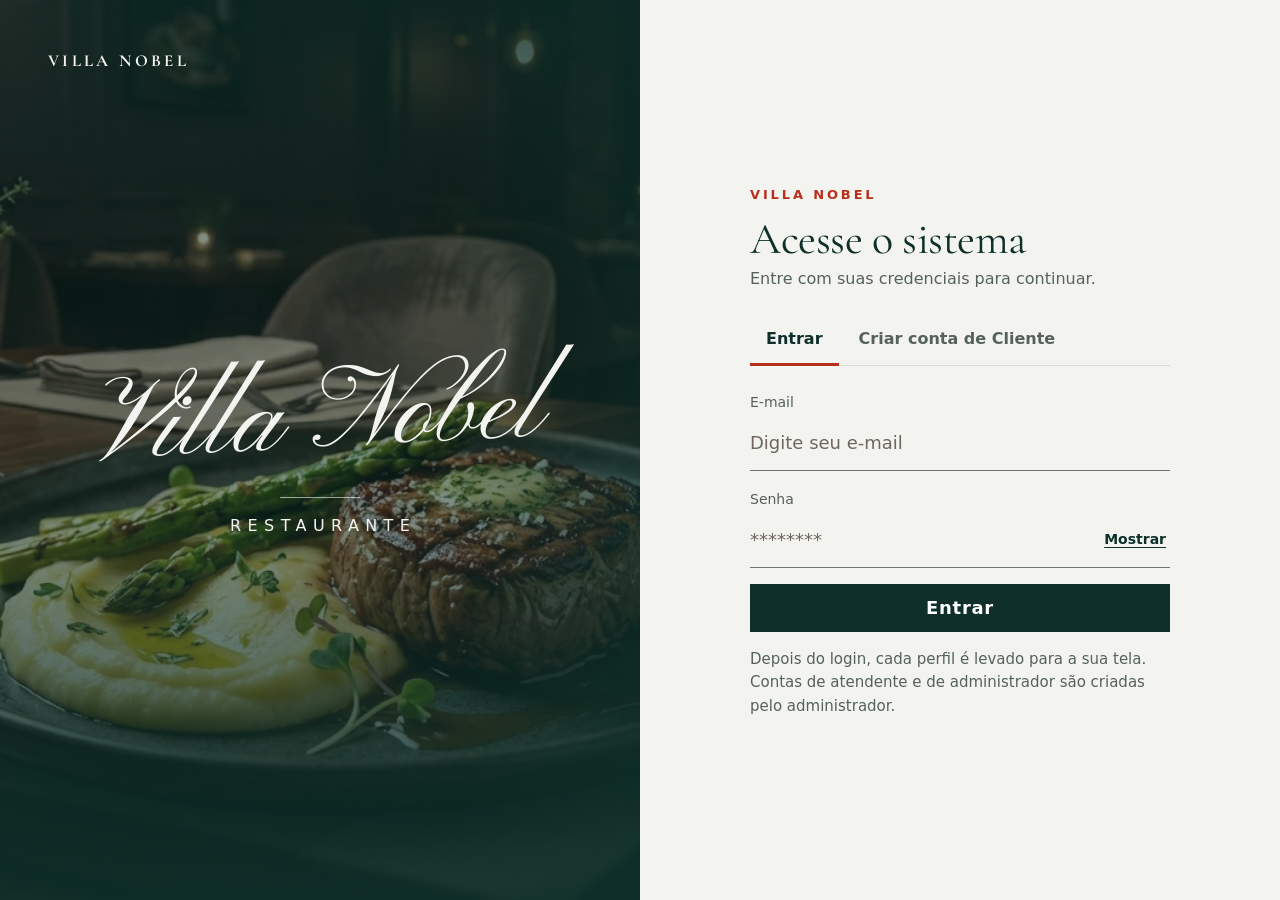
==== index.html @ 5d9fe871 "Add files via upload" ====
<!doctype html>
<html lang="pt-BR">
  <head>
    <meta charset="UTF-8" />
    <meta name="viewport" content="width=device-width, initial-scale=1.0" />
    <meta name="theme-color" content="#0E2F2A" />
    <meta
      name="description"
      content="Villa Nobel: sistema de atendimento e cardápio digital."
    />
    <meta
      property="og:title"
      content="Villa Nobel: atendimento e cardápio digital"
    />
    <meta
      property="og:description"
      content="Chamado de garçom, pedidos e cardápio em um só lugar."
    />
    <meta property="og:type" content="website" />
    <link
      rel="icon"
      href="data:image/svg+xml,%3Csvg xmlns='http://www.w3.org/2000/svg' viewBox='0 0 64 64'%3E%3Crect width='64' height='64' rx='12' fill='%230E2F2A'/%3E%3Ctext x='32' y='45' text-anchor='middle' font-family='Georgia,serif' font-style='italic' font-size='40' fill='%23F3F4F0'%3EV%3C/text%3E%3C/svg%3E"
    />
    <title>Villa Nobel | Entrar</title>

    <link
      href="https://cdn.jsdelivr.net/npm/bootstrap@5.3.3/dist/css/bootstrap.min.css"
      rel="stylesheet"
    />

    <link rel="preconnect" href="https://fonts.googleapis.com" />
    <link rel="preconnect" href="https://fonts.gstatic.com" crossorigin />
    <link
      href="https://fonts.googleapis.com/css2?family=Pinyon+Script&family=Cormorant+Garamond:wght@500;600;700&display=swap"
      rel="stylesheet"
    />

    <link href="css/style.css" rel="stylesheet" />
  </head>

  <body class="cmd-body">
    <div class="container-fluid p-0">
      <div class="row g-0 min-vh-100">
        <aside
          class="col-12 col-lg-6 d-flex cmd-painel-marca flex-column justify-content-between p-4 p-lg-5"
        >
          <img src="fotos/foto2.webp" alt="" class="cmd-imagem-fundo" />
          <span class="cmd-logo">Villa Nobel</span>

          <div class="cmd-letreiro">
            <span class="cmd-letreiro-nome">Villa Nobel</span>
            <span class="cmd-letreiro-linha"></span>
            <span class="cmd-letreiro-tipo">Restaurante</span>
          </div>
        </aside>

        <main
          class="col-12 col-lg-6 d-flex flex-column align-items-center justify-content-center p-4"
        >
          <div class="cmd-caixa-login w-100">
            <div class="mb-4">
              <span class="cmd-badge-sistema">VILLA NOBEL</span>
              <h2 class="cmd-titulo-login mt-2 mb-1">Acesse o sistema</h2>
              <p class="cmd-subtitulo-login mb-0">
                Entre com suas credenciais para continuar.
              </p>
            </div>

            <ul class="nav nav-tabs mb-4" role="tablist">
              <li class="nav-item" role="presentation">
                <button
                  class="nav-link active"
                  id="tab-entrar"
                  data-bs-toggle="tab"
                  data-bs-target="#painel-entrar"
                  type="button"
                  role="tab"
                  aria-controls="painel-entrar"
                  aria-selected="true"
                >
                  Entrar
                </button>
              </li>

              <li class="nav-item" role="presentation">
                <button
                  class="nav-link"
                  id="tab-cadastro"
                  data-bs-toggle="tab"
                  data-bs-target="#painel-cadastro"
                  type="button"
                  role="tab"
                  aria-controls="painel-cadastro"
                  aria-selected="false"
                >
                  Criar conta de Cliente
                </button>
              </li>
            </ul>

            <div class="tab-content">
              <section
                class="tab-pane fade show active"
                id="painel-entrar"
                role="tabpanel"
                aria-labelledby="tab-entrar"
              >
                <form id="form-login" novalidate>
                  <div class="mb-3">
                    <label for="login-email" class="form-label"> E-mail </label>

                    <input
                      type="email"
                      class="form-control form-control-lg"
                      id="login-email"
                      name="email"
                      autocomplete="email"
                      placeholder="Digite seu e-mail"
                      required
                    />
                  </div>

                  <div class="mb-3">
                    <label for="login-senha" class="form-label"> Senha </label>

                    <input
                      type="password"
                      class="form-control form-control-lg"
                      id="login-senha"
                      name="senha"
                      autocomplete="current-password"
                      placeholder="********"
                      required
                    />
                  </div>

                  <div
                    id="login-erro"
                    class="alert alert-danger d-none"
                    role="alert"
                  ></div>

                  <button
                    type="submit"
                    class="btn btn-lg w-100 cmd-btn-principal"
                    id="btn-entrar"
                  >
                    Entrar
                  </button>

                  <p class="cmd-texto-apoio mt-3 mb-0">
                    Depois do login, cada perfil é levado para a sua tela.
                    Contas de atendente e de administrador são criadas pelo
                    administrador.
                  </p>
                </form>
              </section>

              <section
                class="tab-pane fade"
                id="painel-cadastro"
                role="tabpanel"
                aria-labelledby="tab-cadastro"
              >
                <form id="form-cadastro" novalidate>
                  <div class="mb-3">
                    <label for="cad-nome" class="form-label"> Nome </label>

                    <input
                      type="text"
                      class="form-control form-control-lg"
                      id="cad-nome"
                      autocomplete="name"
                      placeholder="Seu nome"
                      required
                    />
                  </div>

                  <div class="mb-3">
                    <label for="cad-email" class="form-label"> E-mail </label>

                    <input
                      type="email"
                      class="form-control form-control-lg"
                      id="cad-email"
                      autocomplete="email"
                      placeholder="Digite seu e-mail"
                      required
                    />
                  </div>

                  <div class="mb-3">
                    <label for="cad-senha" class="form-label"> Senha </label>

                    <input
                      type="password"
                      class="form-control form-control-lg"
                      id="cad-senha"
                      autocomplete="new-password"
                      placeholder="Mínimo 6 caracteres"
                      minlength="6"
                      required
                    />
                  </div>

                  <div
                    id="cad-erro"
                    class="alert alert-danger d-none"
                    role="alert"
                  ></div>

                  <div
                    id="cad-sucesso"
                    class="alert alert-success d-none"
                    role="status"
                  ></div>

                  <button
                    type="submit"
                    class="btn btn-lg w-100 cmd-btn-principal"
                    id="btn-cadastrar"
                  >
                    Criar conta
                  </button>
                </form>
              </section>
            </div>
          </div>
        </main>
      </div>
    </div>

    <script src="https://cdn.jsdelivr.net/npm/bootstrap@5.3.3/dist/js/bootstrap.bundle.min.js"></script>
    <script src="js/storage.js"></script>
    <script src="js/auth.js"></script>
    <script src="js/login.js"></script>
    <script src="js/villa-ux.js"></script>
  </body>
</html>
---- css/style.css ----
:root {
  --fundo: #f3f4f0;
  --fundo-2: #e3eae4;
  --superficie: #ffffff;
  --borda: #d9ddd6;
  --borda-forte: #6b7670;
  --tinta: #0e2f2a;
  --tinta-2: #1c4a42;
  --apoio: #55615c;
  --acento: #b8301c;
  --acento-hover: #962512;
  --verde: #1f6b4f;
  --ambar: #2d4a7a;
  --erro: #a12618;
  --raio: 4px;
  --raio-card: 4px;
  --serif:
    "Cormorant Garamond", "Palatino Linotype", Palatino, "Book Antiqua",
    "URW Palladio L", serif;
  --sans:
    system-ui, -apple-system, "Segoe UI", Roboto, "Helvetica Neue", Arial,
    sans-serif;
  --marca-escura: url("data:image/svg+xml,%3csvg xmlns='http://www.w3.org/2000/svg' viewBox='0 0 34 40'%3e%3cpath d='M3 2h28v32l-2.3 3.4-2.3-3.4-2.3 3.4-2.3-3.4-2.3 3.4-2.3-3.4-2.3 3.4-2.3-3.4-2.3 3.4L3 34z' fill='%230E2F2A'/%3e%3cpath d='M9 12h16M9 19h16M9 26h9' stroke='%23F3F4F0' stroke-width='2'/%3e%3cpath d='M22 30 31 8' stroke='%23B8301C' stroke-width='3'/%3e%3c/svg%3e");
  --marca-clara: url("data:image/svg+xml,%3csvg xmlns='http://www.w3.org/2000/svg' viewBox='0 0 34 40'%3e%3cpath d='M3 2h28v32l-2.3 3.4-2.3-3.4-2.3 3.4-2.3-3.4-2.3 3.4-2.3-3.4-2.3 3.4-2.3-3.4-2.3 3.4L3 34z' fill='%23F3F4F0'/%3e%3cpath d='M9 12h16M9 19h16M9 26h9' stroke='%230E2F2A' stroke-width='2'/%3e%3cpath d='M22 30 31 8' stroke='%23E8573F' stroke-width='3'/%3e%3c/svg%3e");
}

.cmd-body {
  --bs-body-color: var(--tinta);
  --bs-body-bg: var(--fundo);
  --bs-border-color: var(--borda);
  min-height: 100vh;
  background: var(--fundo);
  color: var(--tinta);
  font-family: var(--sans);
  font-size: 1rem;
  line-height: 1.55;
}

.cmd-body h1,
.cmd-body h2,
.cmd-body h3,
.cmd-body h4,
.cmd-body h5,
.cmd-body h6 {
  font-family: var(--serif);
  color: var(--tinta);
  line-height: 1.2;
}

.cmd-body .cmd-conteudo {
  min-width: 0;
  background: var(--fundo);
}

.cmd-body .cmd-conteudo.container {
  max-width: 1100px;
}

.cmd-body .cmd-titulo-pagina {
  font-family: var(--serif);
  font-size: 2.25rem;
  font-weight: 700;
  letter-spacing: -0.01em;
  color: var(--tinta);
}

.cmd-body .cmd-texto-apoio {
  color: var(--apoio);
  font-size: 0.9375rem;
  line-height: 1.55;
}

.cmd-body .cmd-preco,
.cmd-body .cmd-numero-mesa {
  font-family: var(--serif);
  font-weight: 700;
  color: var(--tinta);
  font-variant-numeric: tabular-nums;
  white-space: nowrap;
}

.cmd-body .cmd-numero-mesa {
  display: block;
  font-size: 2.5rem;
  line-height: 1;
}

.cmd-body .cmd-numero-grande {
  font-family: var(--serif);
  font-size: 3rem;
  font-weight: 700;
  line-height: 1.1;
  color: var(--acento);
  font-variant-numeric: tabular-nums;
}

.cmd-body #pedido-total {
  font-family: var(--serif);
  font-size: 1.75rem;
  font-weight: 700;
  color: var(--tinta);
}

.cmd-body .cmd-logo {
  display: inline-flex;
  align-items: center;
  gap: 0.6rem;
  font-family: var(--serif);
  font-size: 1.05rem;
  font-weight: 700;
  letter-spacing: 0.2em;
  text-transform: uppercase;
  color: var(--tinta);
}

.cmd-body .cmd-logo::before {
  content: "";
  flex: none;
  width: 1.5rem;
  height: 1.75rem;
  background: var(--marca-escura) center / contain no-repeat;
}

.cmd-body .cmd-sidebar .cmd-logo,
.cmd-body .cmd-painel-marca .cmd-logo {
  color: var(--fundo);
}

.cmd-body .cmd-painel-marca .cmd-logo {
  position: absolute;
  top: 3rem;
  left: 3rem;
}

.cmd-body .cmd-sidebar .cmd-logo::before {
  content: none;
}

.cmd-body .cmd-sidebar .cmd-logo {
  font-family: "Pinyon Script", "Snell Roundhand", "Brush Script MT", cursive;
  font-size: 2.1rem;
  font-weight: 400;
  letter-spacing: 0;
  line-height: 1.1;
  text-transform: none;
}

.cmd-body .cmd-marca {
  display: flex;
  flex-direction: column;
  gap: 0.15rem;
  padding-top: 0.5rem;
  padding-bottom: 0.5rem;
}

.cmd-body .cmd-marca-tipo {
  padding-left: 0.15rem;
  font-size: 0.6875rem;
  letter-spacing: 0.35em;
  text-transform: uppercase;
  color: rgba(243, 244, 240, 0.7);
}

.cmd-body .cmd-texto-claro {
  color: rgba(243, 244, 240, 0.75);
}

.cmd-body .cmd-painel-marca .cmd-logo::before {
  content: none;
}

.cmd-body :focus-visible {
  outline: 3px solid var(--acento) !important;
  outline-offset: 2px;
}

.cmd-body .btn-check:focus-visible + .btn {
  outline: 3px solid var(--acento) !important;
  outline-offset: 2px;
}

.cmd-body .btn:focus-visible,
.cmd-body .btn-check:focus-visible + .btn,
.cmd-body .nav-link:focus-visible,
.cmd-body .form-control:focus,
.cmd-body .form-select:focus,
.cmd-body .form-check-input:focus {
  box-shadow: none !important;
}

.cmd-body .btn {
  --bs-btn-border-radius: var(--raio);
  --bs-btn-font-size: 1rem;
  --bs-btn-padding-x: 1rem;
  --bs-btn-padding-y: 0.5rem;
  display: inline-flex;
  align-items: center;
  justify-content: center;
  gap: 0.5rem;
  min-height: 44px;
  font-weight: 600;
  line-height: 1.3;
}

.cmd-body .btn-sm {
  --bs-btn-padding-x: 0.9rem;
  --bs-btn-padding-y: 0.4rem;
  --bs-btn-font-size: 1rem;
}

.cmd-body .btn-lg {
  min-height: 52px;
  --bs-btn-font-size: 1.125rem;
}

.cmd-body .btn.cmd-btn-principal {
  --bs-btn-color: #fff;
  --bs-btn-bg: var(--acento);
  --bs-btn-border-color: var(--acento);
  --bs-btn-hover-color: #fff;
  --bs-btn-hover-bg: var(--acento-hover);
  --bs-btn-hover-border-color: var(--acento-hover);
  --bs-btn-active-color: #fff;
  --bs-btn-active-bg: var(--acento-hover);
  --bs-btn-active-border-color: var(--acento-hover);
  --bs-btn-disabled-color: #fff;
  --bs-btn-disabled-bg: var(--acento);
  --bs-btn-disabled-border-color: var(--acento);
  min-height: 48px;
}

.cmd-body .btn.cmd-btn-cancelar {
  --bs-btn-color: #fff;
  --bs-btn-bg: var(--acento);
  --bs-btn-border-color: var(--acento);
  --bs-btn-hover-color: #fff;
  --bs-btn-hover-bg: var(--acento-hover);
  --bs-btn-hover-border-color: var(--acento-hover);
  --bs-btn-active-color: #fff;
  --bs-btn-active-bg: var(--acento-hover);
  --bs-btn-active-border-color: var(--acento-hover);
  min-height: 48px;
  padding-left: 2rem;
  padding-right: 2rem;
  font-weight: 700;
  box-shadow: 0 4px 14px rgba(184, 48, 28, 0.35);
}

.cmd-body .btn-outline-dark {
  --bs-btn-color: var(--tinta);
  --bs-btn-bg: var(--superficie);
  --bs-btn-border-color: var(--tinta);
  --bs-btn-hover-color: #fff;
  --bs-btn-hover-bg: var(--tinta);
  --bs-btn-hover-border-color: var(--tinta);
  --bs-btn-active-color: #fff;
  --bs-btn-active-bg: var(--tinta);
  --bs-btn-active-border-color: var(--tinta);
}

.cmd-body .btn-outline-secondary {
  --bs-btn-color: var(--apoio);
  --bs-btn-bg: var(--superficie);
  --bs-btn-border-color: var(--borda-forte);
  --bs-btn-hover-color: var(--tinta);
  --bs-btn-hover-bg: var(--fundo-2);
  --bs-btn-hover-border-color: var(--tinta);
  --bs-btn-active-color: var(--tinta);
  --bs-btn-active-bg: var(--fundo-2);
  --bs-btn-active-border-color: var(--tinta);
}

.cmd-body .btn-link,
.cmd-body .cmd-link-claro {
  --bs-btn-color: var(--acento);
  --bs-btn-hover-color: var(--acento-hover);
  --bs-btn-active-color: var(--acento-hover);
  --bs-btn-disabled-color: var(--apoio);
  color: var(--acento);
  text-decoration: underline;
  text-underline-offset: 3px;
}

.cmd-body .cmd-link-claro:hover {
  color: var(--acento-hover);
}

.cmd-body .rounded-pill {
  border-radius: var(--raio) !important;
}

.cmd-body .btn.js-filtro {
  --bs-btn-color: var(--tinta);
  --bs-btn-bg: var(--superficie);
  --bs-btn-border-color: var(--borda-forte);
  --bs-btn-hover-color: var(--tinta);
  --bs-btn-hover-bg: var(--fundo-2);
  --bs-btn-hover-border-color: var(--tinta);
  --bs-btn-active-color: #fff;
  --bs-btn-active-bg: var(--tinta);
  --bs-btn-active-border-color: var(--tinta);
}

.cmd-body .btn.js-filtro.active::before,
.cmd-body .btn-check:checked + .btn::before {
  content: "✓";
  font-weight: 700;
}

.cmd-body .form-label,
.cmd-body legend.form-label {
  color: var(--tinta);
  font-size: 1rem;
  font-weight: 600;
  margin-bottom: 0.4rem;
}

.cmd-body .form-control,
.cmd-body .form-select {
  min-height: 48px;
  padding: 0.6rem 0.85rem;
  font-size: 1rem;
  color: var(--tinta);
  background-color: var(--superficie);
  border: 1px solid var(--borda-forte);
  border-radius: var(--raio);
}

.cmd-body .form-select {
  padding-right: 2.5rem;
}

.cmd-body textarea.form-control {
  min-height: 96px;
}

.cmd-body .form-control:focus,
.cmd-body .form-select:focus {
  color: var(--tinta);
  background-color: var(--superficie);
  border-color: var(--acento);
}

.cmd-body .form-control::placeholder {
  color: #6f665d;
}

.cmd-body .form-control-lg {
  min-height: 56px;
  font-size: 1.125rem;
}

.cmd-body .cmd-input-mesa {
  max-width: 180px;
  min-height: 64px;
  font-family: var(--serif);
  font-size: 2rem;
  font-weight: 700;
  text-align: center;
}

.cmd-body .form-check-input {
  border: 1px solid var(--borda-forte);
}

.cmd-body .form-check-input:checked {
  background-color: var(--acento);
  border-color: var(--acento);
}

.cmd-body .form-switch {
  display: flex;
  align-items: center;
  gap: 0.75rem;
  min-height: 44px;
  padding-left: 0;
}

.cmd-body .form-switch .form-check-input {
  flex: none;
  float: none;
  width: 3rem;
  height: 1.5rem;
  margin: 0;
  cursor: pointer;
}

.cmd-body .form-switch .form-check-input:not(:checked),
.cmd-body .form-switch .form-check-input:focus:not(:checked) {
  --bs-form-switch-bg: url("data:image/svg+xml,%3csvg xmlns='http://www.w3.org/2000/svg' viewBox='-4 -4 8 8'%3e%3ccircle r='3' fill='%235E564E'/%3e%3c/svg%3e");
}

.cmd-body .form-switch .form-check-label {
  display: flex;
  flex: 1;
  align-items: center;
  min-height: 44px;
  cursor: pointer;
}

.cmd-body .alert {
  --bs-alert-padding-y: 0.75rem;
  --bs-alert-padding-x: 1rem;
  border-radius: var(--raio);
  font-size: 1rem;
}

.cmd-body .alert-danger {
  --bs-alert-color: var(--erro);
  --bs-alert-bg: #fbedea;
  --bs-alert-border-color: var(--erro);
}

.cmd-body .alert-danger::before {
  content: "Atenção: ";
  font-weight: 700;
}

.cmd-body .alert-success {
  --bs-alert-color: var(--verde);
  --bs-alert-bg: #e8f3ed;
  --bs-alert-border-color: var(--verde);
}

.cmd-body .alert-success::before {
  content: "✓ ";
  font-weight: 700;
}

.cmd-body .badge {
  padding: 0.3em 0.65em;
  font-size: 0.875rem;
  font-weight: 600;
  line-height: 1.35;
  border: 1px solid transparent;
  border-radius: 4px;
}

.cmd-body .badge.text-bg-warning {
  background-color: var(--superficie) !important;
  color: var(--acento) !important;
  border-color: var(--acento);
}

.cmd-body .badge.text-bg-info {
  background-color: var(--superficie) !important;
  color: var(--ambar) !important;
  border-color: var(--ambar);
}

.cmd-body .badge.text-bg-success {
  background-color: var(--superficie) !important;
  color: var(--verde) !important;
  border-color: var(--verde);
}

.cmd-body .badge.text-bg-secondary {
  background-color: var(--superficie) !important;
  color: var(--apoio) !important;
  border-color: var(--borda-forte);
}

.cmd-body .cmd-status.text-bg-warning::before {
  content: "○ ";
}

.cmd-body .cmd-status.text-bg-info::before {
  content: "◐ ";
}

.cmd-body .cmd-status.text-bg-success::before {
  content: "✓ ";
}

.cmd-body .cmd-status.text-bg-secondary::before {
  content: "– ";
}

.cmd-body .cmd-status.text-bg-dark::before {
  content: "● ";
}

.cmd-body .badge.text-bg-dark {
  background-color: var(--tinta) !important;
  color: var(--fundo) !important;
  border-color: var(--tinta);
}

.cmd-body .badge.cmd-destino.text-bg-warning,
.cmd-body .badge.cmd-destino.text-bg-success {
  background-color: var(--fundo-2) !important;
  color: var(--tinta) !important;
  border-color: var(--borda-forte);
}

.cmd-body .badge.cmd-categoria {
  background-color: var(--fundo-2);
  color: var(--apoio);
  border-color: var(--borda);
}

.cmd-body .badge.cmd-selo {
  min-width: 1.75rem;
  background-color: var(--tinta);
  color: #fff;
  border-radius: 999px !important;
}

.cmd-body .nav-link.active .cmd-selo {
  background-color: #fff;
  color: var(--acento);
}

.cmd-body .cmd-card {
  --bs-card-bg: var(--superficie);
  --bs-card-color: var(--tinta);
  --bs-card-border-color: var(--borda);
  --bs-card-border-radius: var(--raio-card);
  --bs-card-inner-border-radius: calc(var(--raio-card) - 1px);
  box-shadow: none;
}

.cmd-body .cmd-card .card-body {
  padding: 1.25rem;
}

.cmd-body .cmd-card h2 {
  font-weight: 700;
}

.cmd-body .cmd-chamado .card-body > :first-child,
.cmd-body .cmd-pedido .card-body > :first-child {
  padding-bottom: 0.85rem;
  border-bottom: 1px dashed var(--borda-forte);
}

.cmd-body .cmd-pedido .js-itens {
  font-size: 1rem;
  line-height: 1.6;
}

.cmd-body .cmd-pedido strong,
.cmd-body .cmd-chamado .js-motivo {
  font-family: var(--serif);
}

.cmd-body .cmd-chamado .js-motivo {
  font-size: 1.25rem;
  font-weight: 700;
}

.cmd-body .cmd-painel-marca {
  position: relative;
  isolation: isolate;
  overflow: hidden;
  align-items: stretch;
  justify-content: space-between !important;
  background: var(--tinta);
  border-right: 0;
  padding: 2.5rem;
  color: var(--fundo);
}

.cmd-body .cmd-imagem-fundo {
  position: absolute;
  inset: 0;
  z-index: -2;
  width: 100%;
  height: 100%;
  object-fit: cover;
  object-position: 60% center;
}

.cmd-body .cmd-painel-marca::after {
  content: "";
  position: absolute;
  inset: 0;
  z-index: -1;
  pointer-events: none;
  background:
    linear-gradient(
      to bottom,
      rgba(14, 47, 42, 0.75) 0%,
      rgba(14, 47, 42, 0.45) 35%,
      rgba(14, 47, 42, 0.55) 60%,
      rgba(14, 47, 42, 0.92) 100%
    ),
    linear-gradient(
      to right,
      rgba(14, 47, 42, 0) 70%,
      rgba(14, 47, 42, 0.5) 100%
    );
}

.cmd-body .cmd-letreiro {
  display: flex;
  flex-direction: column;
  align-items: center;
  margin: auto 0;
  padding: 2rem 0;
  text-align: center;
  color: var(--fundo);
}

.cmd-body .cmd-letreiro-nome {
  font-family: "Pinyon Script", "Snell Roundhand", "Brush Script MT", cursive;
  font-size: clamp(72px, 9vw, 136px);
  font-weight: 400;
  line-height: 1;
  transform: rotate(-3deg);
  white-space: nowrap;
}

.cmd-body .cmd-letreiro-linha {
  display: block;
  width: 80px;
  height: 1px;
  margin: 1.25rem 0 1rem;
  background: var(--fundo);
  opacity: 0.6;
}

.cmd-body .cmd-letreiro-tipo {
  font-family: var(--sans);
  font-size: 16px;
  letter-spacing: 0.4em;
  margin-right: -0.4em;
  text-transform: uppercase;
}

.cmd-body main {
  background: var(--fundo);
}

.cmd-body .cmd-caixa-login {
  max-width: 420px;
  padding: 0;
  background: transparent;
  border: 0;
}

.cmd-body .cmd-badge-sistema {
  display: inline-block;
  font-size: 0.8125rem;
  font-weight: 600;
  letter-spacing: 0.22em;
  color: var(--acento);
}

.cmd-body .cmd-titulo-login {
  font-family: var(--serif);
  font-size: 2.75rem;
  font-weight: 400;
  line-height: 1.1;
  letter-spacing: -0.01em;
  color: var(--tinta);
}

.cmd-body .cmd-caixa-login .form-label {
  font-size: 0.875rem;
  font-weight: 500;
  color: var(--apoio);
  margin-bottom: 0;
}

.cmd-body .cmd-caixa-login .form-control,
.cmd-body .cmd-caixa-login .form-select {
  padding-left: 0;
  padding-right: 0;
  background-color: transparent;
  border-width: 0 0 1px;
  border-radius: 0;
  box-shadow: none;
}

.cmd-body .cmd-caixa-login .form-control:focus,
.cmd-body .cmd-caixa-login .form-select:focus {
  background-color: transparent;
  border-color: var(--tinta);
  box-shadow: 0 1px 0 0 var(--tinta);
}

.cmd-body .cmd-caixa-login .btn.cmd-btn-principal {
  --bs-btn-bg: var(--tinta);
  --bs-btn-border-color: var(--tinta);
  --bs-btn-hover-bg: var(--tinta-2);
  --bs-btn-hover-border-color: var(--tinta-2);
  --bs-btn-active-bg: var(--tinta-2);
  --bs-btn-active-border-color: var(--tinta-2);
  --bs-btn-disabled-bg: var(--tinta);
  --bs-btn-disabled-border-color: var(--tinta);
  border-radius: 0;
  letter-spacing: 0.04em;
}

.cmd-body .cmd-subtitulo-login {
  font-size: 1rem;
  color: var(--apoio);
}

.cmd-body .cmd-caixa-login .nav-tabs {
  gap: 0.25rem;
  border-bottom: 1px solid var(--borda);
}

.cmd-body .cmd-caixa-login .nav-tabs .nav-link {
  min-height: 48px;
  padding: 0.7rem 1rem;
  font-weight: 600;
  color: var(--apoio);
  background: transparent;
  border: 0;
  border-bottom: 3px solid transparent;
  border-radius: 0;
}

.cmd-body .cmd-caixa-login .nav-tabs .nav-link:hover {
  color: var(--tinta);
  border-color: transparent transparent var(--borda-forte);
}

.cmd-body .cmd-caixa-login .nav-tabs .nav-link.active {
  color: var(--tinta);
  background: transparent;
  border-color: transparent transparent var(--acento);
}

.cmd-body .cmd-sidebar {
  width: 264px;
  min-width: 264px;
  min-height: 100vh;
  background: var(--tinta);
  color: var(--fundo);
  border-right: 0;
}

.cmd-body .cmd-sidebar .nav {
  --bs-nav-link-color: var(--fundo);
  --bs-nav-link-hover-color: #fff;
  --bs-nav-pills-link-active-bg: var(--fundo);
  --bs-nav-pills-link-active-color: var(--tinta);
}

.cmd-body .cmd-sidebar .nav-link {
  display: flex;
  align-items: center;
  gap: 0.5rem;
  min-height: 48px;
  padding: 0.65rem 0.9rem;
  font-weight: 600;
  border-radius: var(--raio);
}

.cmd-body .cmd-sidebar .nav-link:not(.active):hover {
  background: var(--tinta-2);
}

.cmd-body .cmd-sidebar .nav-link.active {
  box-shadow: inset 4px 0 0 var(--acento);
}

.cmd-body .cmd-sidebar :focus-visible {
  outline-color: #fff !important;
}

.cmd-body .cmd-sidebar .cmd-selo {
  background-color: var(--fundo);
  color: var(--tinta);
}

.cmd-body .cmd-sidebar-rodape {
  border-color: rgba(243, 244, 240, 0.25) !important;
}

.cmd-body .cmd-sidebar .cmd-link-claro,
.cmd-body .cmd-sidebar .cmd-link-claro:hover {
  --bs-btn-color: var(--fundo);
  --bs-btn-hover-color: #fff;
  color: var(--fundo);
}

.cmd-body .cmd-item .card-body {
  padding: 1rem;
}

.cmd-body .cmd-item-foto {
  flex: none;
  width: 72px;
  height: 72px;
  object-fit: cover;
  border: 1px solid var(--borda);
  border-radius: var(--raio);
}

.cmd-body .cmd-item-foto:not([src]),
.cmd-body .cmd-item-foto[src=""] {
  display: none;
}

.cmd-body .cmd-item .js-nome {
  display: flex;
  flex: 1;
  align-items: baseline;
  gap: 0.5rem;
  margin: 0;
  font-size: 1.125rem;
}

.cmd-body .cmd-item .js-nome::after {
  content: "";
  flex: 1;
  min-width: 1rem;
  border-bottom: 2px dotted var(--borda-forte);
  transform: translateY(-0.25em);
}

.cmd-body .cmd-item-pedido .card-body {
  padding: 0.5rem 1rem;
}

.cmd-body .cmd-item-pedido .js-adicionar,
.cmd-body .cmd-linha-pedido .js-remover {
  flex: none;
  width: 44px;
  padding: 0;
  font-size: 1.25rem;
}

.cmd-body .cmd-linha-pedido {
  padding: 0.5rem 0;
  color: var(--tinta);
  border-bottom: 1px dotted var(--borda-forte);
}

.cmd-body .cmd-passos {
  counter-reset: passo;
  margin: 0;
  padding: 0;
}

.cmd-body .cmd-passo {
  counter-increment: passo;
  min-width: 0;
  display: flex;
  align-items: center;
  gap: 0.6rem;
  padding: 0.7rem 0.8rem;
  font-size: 1rem;
  color: var(--apoio);
  background: var(--superficie);
  border: 1px solid var(--borda);
  border-radius: var(--raio);
}

.cmd-body .cmd-passo::before {
  content: counter(passo);
  display: inline-grid;
  flex: none;
  place-items: center;
  width: 1.75rem;
  height: 1.75rem;
  font-size: 0.875rem;
  font-weight: 700;
  color: var(--apoio);
  border: 1.5px solid var(--borda-forte);
  border-radius: 50%;
}

.cmd-body .cmd-passo-ativo {
  color: var(--tinta);
  border-color: var(--tinta);
}

.cmd-body .cmd-passo-ativo::before {
  content: "✓";
  color: #fff;
  background: var(--verde);
  border-color: var(--verde);
}

.cmd-body .cmd-passo-ativo:not(:has(~ .cmd-passo-ativo)) {
  border: 2px solid var(--acento);
  background: var(--fundo);
}

.cmd-body .cmd-tabela {
  --bs-table-bg: transparent;
  --bs-table-color: var(--tinta);
  --bs-table-border-color: var(--borda);
  font-size: 1rem;
}

.cmd-body .cmd-tabela thead th {
  padding: 0.9rem 1rem;
  font-size: 0.875rem;
  font-weight: 700;
  letter-spacing: 0.05em;
  text-transform: uppercase;
  white-space: nowrap;
  color: var(--apoio);
  border-bottom: 2px solid var(--tinta);
}

.cmd-body .cmd-tabela td {
  padding: 0.75rem 1rem;
}

.cmd-body .cmd-tabela .btn-link {
  --bs-btn-padding-x: 0.6rem;
}

.cmd-body .cmd-tabela .btn-link.text-secondary {
  color: var(--apoio) !important;
}

.cmd-body .cmd-card .table-responsive {
  border-radius: var(--raio-card);
}

.cmd-body .cmd-coluna {
  min-height: 140px;
  padding: 1rem;
  background: var(--fundo-2);
  border: 1px solid var(--borda);
  border-radius: var(--raio-card);
}

.cmd-body .cmd-coluna h2 {
  margin: 0;
  font-size: 1.125rem;
  font-weight: 700;
}

.cmd-body #titulo-pendente::before {
  content: "○ ";
}

.cmd-body .cmd-placa {
  display: inline-grid;
  place-items: center;
  min-width: 76px;
  padding: 6px 14px 8px;
  color: var(--fundo);
  background: var(--tinta);
  border-radius: 4px;
  box-shadow:
    inset 0 0 0 3px var(--tinta),
    inset 0 0 0 4px rgba(243, 244, 240, 0.55);
}

.cmd-body .cmd-placa .cmd-texto-apoio {
  color: var(--fundo);
  font-size: 0.6875rem !important;
  font-weight: 600;
  letter-spacing: 0.2em;
  line-height: 1.3;
  text-transform: uppercase;
}

.cmd-body .cmd-placa .cmd-numero-mesa {
  color: var(--fundo);
  font-size: 2.25rem;
}

.cmd-body .cmd-chamado,
.cmd-body .cmd-pedido {
  --picote-fundo: var(--fundo);
  border-bottom: 0;
  border-radius: 4px 4px 0 0;
  margin-bottom: 8px;
}

.cmd-body .cmd-coluna .cmd-pedido {
  --picote-fundo: var(--fundo-2);
}

.cmd-body .cmd-chamado::after,
.cmd-body .cmd-pedido::after {
  content: "";
  position: absolute;
  left: -1px;
  right: -1px;
  bottom: -8px;
  height: 8px;
  background: radial-gradient(
      circle at 7px 0,
      var(--picote-fundo) 4.5px,
      var(--superficie) 5px
    )
    0 0 / 14px 8px repeat-x;
  border-left: 1px solid var(--borda);
  border-right: 1px solid var(--borda);
  box-sizing: border-box;
}

@media (max-width: 991.98px) {
  .cmd-body .cmd-painel-marca {
    justify-content: center !important;
    min-height: 320px;
    padding: 1.5rem 1.5rem 6rem;

    background: var(--fundo);
    margin-bottom: -1px;

    clip-path: inset(0 0 1px 0);
  }

  .cmd-body .cmd-painel-marca .cmd-imagem-fundo {
    animation: none !important;
    transform: none !important;
  }

  .cmd-body .cmd-painel-marca::after {
    background: linear-gradient(
      to bottom,
      rgba(14, 47, 42, 0.62) 0%,
      rgba(14, 47, 42, 0.55) 60%,
      rgba(243, 244, 240, 0.9) 94%,
      var(--fundo) 100%
    );
  }

  .cmd-body main:not(.cmd-conteudo) {
    position: relative;
    z-index: 1;
    margin-top: -3rem;
    background: transparent;
  }

  .cmd-body .cmd-painel-marca .cmd-logo {
    display: none;
  }

  .cmd-body .cmd-letreiro {
    padding: 0;
  }

  .cmd-body .cmd-letreiro-nome {
    font-size: clamp(52px, 15.5vw, 100px);
  }

  .cmd-body .cmd-letreiro-linha {
    margin: 0.75rem 0 0.6rem;
  }
}

@media (max-width: 399.98px) {
  .cmd-body .cmd-letreiro-tipo {
    letter-spacing: 0.3em;
    margin-right: -0.3em;
  }
}

@media (max-width: 767.98px) {
  .cmd-body .cmd-sidebar {
    width: 100%;
    min-width: 0;
    min-height: 0;
    border-right: 0;
    border-bottom: 1px solid var(--borda);
  }

  .cmd-body .cmd-sidebar .nav {
    flex-direction: row;
    flex-wrap: wrap;
  }

  .cmd-body .cmd-sidebar .nav-link {
    padding: 0.6rem 0.8rem;
  }

  .cmd-body .cmd-sidebar-rodape {
    display: flex;
    align-items: center;
    justify-content: space-between;
    gap: 1rem;
  }

  .cmd-body .cmd-titulo-pagina {
    font-size: 1.75rem;
  }

  .cmd-body .cmd-caixa-login {
    padding: 1.75rem 1.25rem;
  }
}

@media (max-width: 1199.98px) {
  .cmd-body .cmd-passos {
    flex-direction: column;
  }
}

@media (max-width: 575.98px) {
  .cmd-body .cmd-input-mesa {
    max-width: none;
  }
}

@media (min-width: 768px) {
  .cmd-body .cmd-sidebar {
    position: sticky;
    top: 0;
    align-self: flex-start;
    height: 100vh;
    overflow-y: auto;
  }
}

.cmd-body .cmd-icone {
  flex: none;
  width: 1.2rem;
  height: 1.2rem;
  fill: none;
  stroke: currentColor;
  stroke-width: 1.8;
  stroke-linecap: round;
  stroke-linejoin: round;
}

.cmd-body .cmd-sidebar .nav-link {
  transition:
    background-color 0.15s ease,
    color 0.15s ease,
    padding-left 0.15s ease;
}

.cmd-body .cmd-sidebar .nav-link:not(.active):hover {
  padding-left: 1.1rem;
}

.cmd-body .tab-pane.show {
  animation: cmd-entrada 0.28s ease both;
}

@keyframes cmd-entrada {
  from {
    opacity: 0;
    transform: translateY(8px);
  }

  to {
    opacity: 1;
    transform: none;
  }
}

.cmd-body .cmd-item,
.cmd-body .cmd-chamado,
.cmd-body .cmd-pedido,
.cmd-body .cmd-item-pedido {
  transition:
    transform 0.18s ease,
    border-color 0.18s ease,
    box-shadow 0.18s ease;
}

.cmd-body .cmd-item:hover,
.cmd-body .cmd-item-pedido:hover,
.cmd-body .cmd-chamado:hover,
.cmd-body .cmd-pedido:hover {
  transform: translateY(-2px);
  border-color: var(--borda-forte);
  box-shadow: 0 6px 16px rgba(0, 0, 0, 0.08);
}

.cmd-body .btn {
  transition:
    background-color 0.15s ease,
    border-color 0.15s ease,
    color 0.15s ease,
    transform 0.1s ease;
}

.cmd-body .btn:active:not(:disabled) {
  transform: scale(0.97);
}

.cmd-body .cmd-busca {
  position: relative;
  width: min(100%, 320px);
}

.cmd-body .cmd-busca .cmd-icone {
  position: absolute;
  top: 50%;
  left: 0.85rem;
  transform: translateY(-50%);
  color: var(--apoio);
  pointer-events: none;
}

.cmd-body .cmd-busca .form-control {
  padding-left: 2.5rem;
  background-color: var(--superficie);
}

.cmd-body .cmd-pulso {
  animation: cmd-pulso 0.7s ease;
}

@keyframes cmd-pulso {
  0% {
    transform: scale(1);
  }

  30% {
    transform: scale(1.35);
  }

  100% {
    transform: scale(1);
  }
}

.cmd-body .nav-link.tem-novidade {
  position: relative;
}

.cmd-body .nav-link.tem-novidade::after {
  content: "";
  position: absolute;
  top: 0.6rem;
  right: 0.75rem;
  width: 0.6rem;
  height: 0.6rem;
  background: var(--acento);
  border: 2px solid var(--superficie);
  border-radius: 50%;
}

.cmd-body input[aria-invalid="true"] {
  border-color: var(--erro);
  box-shadow: 0 0 0 1px var(--erro);
}

.cmd-toasts {
  position: fixed;
  right: 1rem;
  bottom: 1rem;
  z-index: 2000;
  display: flex;
  flex-direction: column;
  gap: 0.5rem;
  width: min(360px, calc(100vw - 2rem));
  pointer-events: none;
}

.cmd-toast {
  display: flex;
  gap: 0.75rem;
  align-items: flex-start;
  padding: 0.85rem 1rem;
  color: var(--fundo);
  background: var(--tinta);
  border-left: 4px solid var(--acento);
  border-radius: 2px;
  box-shadow: 0 8px 24px rgba(0, 0, 0, 0.28);
  pointer-events: auto;
  animation: cmd-toast-entra 0.25s ease both;
}

.cmd-toast strong {
  display: block;
  font-family: var(--serif);
  font-size: 1.05rem;
}

.cmd-toast span {
  font-size: 0.9375rem;
  opacity: 0.85;
}

.cmd-toast.saindo {
  animation: cmd-toast-sai 0.25s ease both;
}

@keyframes cmd-toast-entra {
  from {
    opacity: 0;
    transform: translateY(12px);
  }

  to {
    opacity: 1;
    transform: none;
  }
}

@keyframes cmd-toast-sai {
  to {
    opacity: 0;
    transform: translateY(12px);
  }
}

.cmd-body #lista-cardapio {
  --bs-gutter-y: 1rem;
}

.cmd-body #lista-cardapio > * {
  flex: 0 0 auto;
  width: 100%;
  max-width: 900px;
}

.cmd-body #lista-cardapio .cmd-item .card-body {
  align-items: stretch;
  gap: 1.5rem !important;
  padding: 1.25rem 1.5rem;
}

.cmd-body #lista-cardapio .cmd-item .card-body > .flex-grow-1 {
  min-width: 0;
}

.cmd-body #lista-cardapio .cmd-item .js-nome {
  font-size: 1.3rem;
}

.cmd-body #lista-cardapio .cmd-item .js-preco {
  font-size: 1.15rem;
}

.cmd-body #lista-cardapio .cmd-item .js-descricao {
  margin-bottom: 0.6rem !important;
  font-size: 1rem !important;
}

.cmd-body #lista-cardapio .cmd-item .cmd-item-foto {
  order: 2;
  flex: none;
  width: 240px;
  min-height: 170px;
  height: auto;
  border-radius: var(--raio);
}

.cmd-body #lista-cardapio .cmd-item .cmd-item-foto {
  align-self: stretch;
  object-fit: cover;
}

.cmd-body .cmd-ficha {
  display: grid;
  gap: 0.35rem;
  margin: 0.85rem 0 0;
  padding-top: 0.85rem;
  border-top: 1px solid var(--borda);
}

.cmd-body .cmd-ficha > div {
  display: grid;
  grid-template-columns: 7.5rem 1fr;
  gap: 0.75rem;
  align-items: baseline;
}

.cmd-body .cmd-ficha dt {
  margin: 0;
  font-size: 0.8125rem;
  font-weight: 600;
  color: var(--apoio);
}

.cmd-body .cmd-ficha dd {
  margin: 0;
  font-size: 0.9375rem;
  line-height: 1.45;
  color: var(--tinta);
}

@media (max-width: 767.98px) {
  .cmd-body #lista-cardapio .cmd-item .card-body {
    flex-direction: column;
    gap: 1rem !important;
  }

  .cmd-body #lista-cardapio .cmd-item .cmd-item-foto {
    order: -1;
    width: 100%;
    min-height: 0;
    height: 180px;
  }
}

.cmd-body .cmd-ficha-campos {
  padding: 0.85rem;
  margin: 0;
  background: var(--fundo);
  border: 1px dashed var(--borda-forte);
  border-radius: var(--raio);
}

.cmd-body .cmd-ficha-campos legend {
  float: none;
  width: auto;
  font-size: 1rem;
}

.cmd-body {
  font-variant-numeric: lining-nums;
  font-feature-settings: "lnum" 1;
  -webkit-font-smoothing: antialiased;
  text-rendering: optimizeLegibility;
}

.cmd-body h1,
.cmd-body h2,
.cmd-body .cmd-titulo-pagina {
  font-weight: 600;
  letter-spacing: -0.005em;
}

.cmd-body .cmd-titulo-pagina {
  font-size: 2.6rem;
}

.cmd-body .cmd-sidebar {
  background: #08201c;
}

.cmd-body .cmd-marca {
  position: relative;
  margin-bottom: 0.25rem;
  padding-bottom: 1.1rem;
}

.cmd-body .cmd-usuario {
  display: flex;
  align-items: center;
  gap: 0.75rem;
  margin-bottom: 0.5rem;
}

.cmd-body .cmd-avatar {
  flex: none;
  display: inline-flex;
  align-items: center;
  justify-content: center;
  width: 2.5rem;
  height: 2.5rem;
  font-family: var(--serif);
  font-size: 1.15rem;
  font-weight: 700;
  color: var(--tinta);
  background: var(--fundo);
  border-radius: 50%;
  border: 3px solid rgba(243, 244, 240, 0.18);
  background-clip: padding-box;
}

.cmd-body .cmd-usuario-dados {
  display: flex;
  flex-direction: column;
  min-width: 0;
  line-height: 1.25;
}

.cmd-body .cmd-usuario-dados .js-nome-usuario {
  overflow: hidden;
  text-overflow: ellipsis;
  white-space: nowrap;
}

.cmd-body .cmd-usuario-papel {
  font-size: 0.75rem;
  color: rgba(243, 244, 240, 0.65);
}

.cmd-body .cmd-hero {
  display: flex;
  align-items: flex-end;
  min-height: 190px;
  margin-bottom: 1.25rem;
  padding: 1.75rem 2rem;
  max-width: 900px;
  border-radius: var(--raio);
  background:
    linear-gradient(
      90deg,
      rgba(14, 47, 42, 0.92) 0%,
      rgba(14, 47, 42, 0.55) 60%,
      rgba(14, 47, 42, 0.25) 100%
    ),
    url("../fotos/foto2.webp") center 40% / cover no-repeat;
  color: var(--fundo);
}

.cmd-body .cmd-hero .cmd-titulo-pagina {
  color: var(--fundo);
  margin: 0;
}

.cmd-body .cmd-hero-apoio {
  font-size: 0.9375rem;
  color: rgba(243, 244, 240, 0.92);
}

.cmd-body .cmd-barra-filtros {
  position: sticky;
  top: 0;
  z-index: 5;
  display: flex;
  flex-wrap: wrap;
  align-items: center;
  justify-content: space-between;
  gap: 0.75rem 1rem;
  max-width: 900px;
  margin: 0 0 1.25rem;
  padding: 0.75rem;
  background: rgba(243, 244, 240, 0.94);
  backdrop-filter: blur(6px);
  border-bottom: 1px solid var(--borda);
}

.cmd-body .cmd-sidebar .nav-link > span:not(.cmd-selo) {
  flex: 1;
  text-align: left;
}

.cmd-body .cmd-barra-filtros .cmd-busca {
  order: -2;
  flex: 1 1 260px;
  width: auto;
}

.cmd-body .cmd-barra-filtros #filtro-categorias {
  flex: 1 0 100%;
  flex-wrap: nowrap !important;
  overflow-x: auto;
  padding-bottom: 2px;
  scrollbar-width: none;
}

.cmd-body .cmd-barra-filtros #filtro-categorias::-webkit-scrollbar {
  display: none;
}

.cmd-body .cmd-barra-filtros #filtro-categorias .btn {
  flex: none;
  white-space: nowrap;
}

.cmd-body .cmd-busca-tabela {
  width: min(100%, 360px);
}

.cmd-body .cmd-stepper {
  display: flex;
  align-items: stretch;
  gap: 0.5rem;
  max-width: 260px;
}

.cmd-body .cmd-stepper .btn {
  flex: none;
  width: 56px;
  font-size: 1.5rem;
  line-height: 1;
}

.cmd-body .cmd-stepper .cmd-input-mesa {
  flex: 1;
  min-width: 0;
  max-width: none;
}

.cmd-body #aba-chamar .btn-check + .btn {
  display: inline-flex;
  align-items: center;
  gap: 0.5rem;
  min-height: 48px;
}

.cmd-body .cmd-tira {
  display: grid;
  grid-template-columns: repeat(auto-fit, minmax(150px, 1fr));
  gap: 0.75rem;
  margin-bottom: 1.5rem;
}

.cmd-body .cmd-tira-item {
  padding: 0.9rem 1.1rem;
  background: var(--superficie);
  border: 1px solid var(--borda);
  border-radius: var(--raio);
}

.cmd-body .cmd-tira-item strong {
  display: block;
  font-family: var(--serif);
  font-size: 2rem;
  line-height: 1.1;
  color: var(--tinta);
}

.cmd-body .cmd-tira-item span {
  font-size: 0.8125rem;
  color: var(--apoio);
}

.cmd-body .cmd-tira-item.atenção strong {
  color: var(--acento);
}

.cmd-body .cmd-chamado.cmd-urgente {
  border-color: var(--acento);
  border-width: 2px;
}

.cmd-body .cmd-chamado.cmd-urgente .js-tempo {
  font-weight: 700;
  color: var(--acento);
}

.cmd-body .cmd-coluna [id^="coluna-"]:empty::before {
  content: "Nada por aqui por enquanto.";
  display: block;
  padding: 1.25rem 0.5rem;
  text-align: center;
  font-size: 0.9375rem;
  color: var(--apoio);
  border: 1px dashed var(--borda-forte);
  border-radius: var(--raio);
}

.cmd-body .cmd-card .cmd-numero-grande {
  font-size: 3.25rem;
}

.cmd-body .cmd-lista-atividade {
  display: flex;
  flex-direction: column;
}

.cmd-body .cmd-atividade {
  display: flex;
  align-items: center;
  gap: 0.85rem;
  padding: 0.7rem 0;
  border-bottom: 1px solid var(--borda);
}

.cmd-body .cmd-atividade:last-child {
  border-bottom: 0;
}

.cmd-body .cmd-atividade-mesa {
  flex: none;
  display: inline-flex;
  align-items: center;
  justify-content: center;
  width: 2.5rem;
  height: 2.5rem;
  font-family: var(--serif);
  font-size: 1.25rem;
  font-weight: 700;
  color: var(--tinta);
  background: var(--fundo-2);
  border-radius: 50%;
}

.cmd-body .cmd-atividade-corpo {
  display: flex;
  flex: 1;
  flex-direction: column;
  min-width: 0;
  line-height: 1.3;
}

.cmd-body .cmd-atividade-corpo span {
  font-size: 0.8125rem;
  color: var(--apoio);
}

.cmd-body .cmd-vazio {
  padding: 1.25rem 0;
  font-size: 0.9375rem;
  color: var(--apoio);
}

.cmd-body .cmd-barra-linha {
  display: grid;
  grid-template-columns: 6.5rem 1fr 2rem;
  align-items: center;
  gap: 0.75rem;
  padding: 0.4rem 0;
  font-size: 0.9375rem;
}

.cmd-body .cmd-barra-trilho {
  height: 10px;
  overflow: hidden;
  background: var(--fundo-2);
  border-radius: 999px;
}

.cmd-body .cmd-barra-preenche {
  display: block;
  height: 100%;
  min-width: 2px;
  background: var(--tinta);
  border-radius: 999px;
  transition: width 0.5s ease;
}

.cmd-body .cmd-barra-preenche.verde {
  background: var(--verde);
}

.cmd-body .cmd-barra-valor {
  font-weight: 700;
  text-align: right;
  font-variant-numeric: tabular-nums;
}

.cmd-body .cmd-tabela tbody tr {
  transition: background-color 0.12s ease;
}

.cmd-body .cmd-tabela tbody tr:hover {
  background-color: var(--fundo);
}

.cmd-body .cmd-miniatura {
  flex: none;
  display: inline-flex;
  align-items: center;
  justify-content: center;
  width: 2.5rem;
  height: 2.5rem;
  object-fit: cover;
  font-family: var(--serif);
  font-size: 1.15rem;
  font-weight: 700;
  color: var(--fundo);
  background: var(--tinta-2);
  border-radius: var(--raio);
}

html {
  scroll-behavior: smooth;
  color-scheme: light;
}

::selection {
  color: var(--fundo);
  background: var(--tinta-2);
}

.cmd-body {
  scrollbar-color: var(--borda-forte) transparent;
}

.cmd-pular {
  position: fixed;
  top: 0.5rem;
  left: 0.5rem;
  z-index: 3000;
  padding: 0.6rem 1rem;
  color: var(--fundo);
  background: var(--tinta);
  border-radius: var(--raio);
  transform: translateY(-200%);
  transition: transform 0.15s ease;
}

.cmd-pular:focus {
  transform: none;
}

.cmd-body #aba-cardapio .cmd-hero,
.cmd-body #aba-cardapio .cmd-barra-filtros {
  margin-left: auto;
  margin-right: auto;
}

.cmd-body #lista-cardapio {
  max-width: 916px;
  margin-left: auto;
  margin-right: auto;
}

.cmd-body #aba-cardapio > p {
  max-width: 900px;
  margin-left: auto;
  margin-right: auto;
}

@keyframes cmd-subir {
  from {
    opacity: 0;
    transform: translateY(14px);
  }

  to {
    opacity: 1;
    transform: none;
  }
}

@keyframes cmd-respirar {
  from {
    transform: scale(1);
  }

  to {
    transform: scale(1.07);
  }
}

.cmd-body .cmd-caixa-login {
  animation: cmd-subir 0.6s 0.1s ease both;
}

.cmd-body .cmd-painel-marca .cmd-imagem-fundo {
  animation: cmd-respirar 24s ease-in-out infinite alternate;
}

.cmd-body .cmd-letreiro {
  animation: cmd-subir 0.9s 0.2s ease both;
}

.cmd-body .cmd-senha {
  position: relative;
}

.cmd-body .cmd-senha .form-control {
  padding-right: 5.5rem;
}

.cmd-body .cmd-senha-botao {
  position: absolute;
  top: 50%;
  right: 0;
  min-height: 40px;
  padding: 0 0.25rem;
  font-size: 0.875rem;
  font-weight: 600;
  color: var(--tinta);
  background: transparent;
  border: 0;
  text-decoration: underline;
  text-underline-offset: 3px;
  transform: translateY(-50%);
  cursor: pointer;
}

.cmd-body .cmd-aviso-caps {
  color: var(--erro);
  font-weight: 600;
}

@keyframes cmd-tremer {
  0%,
  100% {
    transform: translateX(0);
  }

  20%,
  60% {
    transform: translateX(-6px);
  }

  40%,
  80% {
    transform: translateX(6px);
  }
}

.cmd-body .cmd-treme {
  animation: cmd-tremer 0.4s ease;
}

@media (min-width: 1200px) {
  .cmd-body #form-pedido {
    position: sticky;
    top: 1.5rem;
  }
}

.cmd-body #pedido-vazio {
  padding: 1rem;
  text-align: center;
  border: 1px dashed var(--borda-forte);
  border-radius: var(--raio);
}

@media (max-width: 767.98px) {
  .cmd-body .cmd-sidebar {
    position: sticky;
    top: 0;
    z-index: 30;
    flex-direction: row !important;
    align-items: center;
    justify-content: space-between;
    gap: 0.75rem !important;
    height: auto;
    padding: 0.5rem 1rem !important;
    border-bottom: 0;
    overflow: visible;
  }

  .cmd-body .cmd-marca {
    margin: 0;
    padding: 0;
  }

  .cmd-body .cmd-marca::after,
  .cmd-body .cmd-marca-tipo,
  .cmd-body .cmd-usuario-dados {
    display: none;
  }

  .cmd-body .cmd-sidebar .cmd-logo {
    font-size: 1.8rem;
  }

  .cmd-body .cmd-sidebar-rodape {
    display: flex;
    align-items: center;
    gap: 0.75rem;
    margin: 0 !important;
    padding: 0 !important;
    border: 0 !important;
  }

  .cmd-body .cmd-usuario {
    margin: 0;
  }

  .cmd-body .cmd-avatar {
    width: 2.25rem;
    height: 2.25rem;
    font-size: 1rem;
  }

  .cmd-body .cmd-sidebar nav.nav {
    position: fixed;
    right: 0;
    bottom: 0;
    left: 0;
    z-index: 40;
    flex-direction: row;
    flex-wrap: nowrap;
    gap: 0.25rem;
    padding: 0.35rem 0.5rem calc(0.35rem + env(safe-area-inset-bottom));
    background: #0a2621;
    border-top: 1px solid rgba(243, 244, 240, 0.18);
  }

  .cmd-body .cmd-sidebar nav.nav .nav-link {
    position: relative;
    flex: 1;
    flex-direction: column;
    justify-content: center;
    gap: 0.15rem;
    min-height: 56px;
    padding: 0.4rem 0.25rem;
    font-size: 0.75rem;
    text-align: center;
  }

  .cmd-body .cmd-sidebar nav.nav .nav-link > span:not(.cmd-selo) {
    flex: 0 0 auto;
    text-align: center;
  }

  .cmd-body .cmd-sidebar nav.nav .nav-link.active {
    box-shadow: inset 0 3px 0 var(--acento);
  }

  .cmd-body .cmd-sidebar nav.nav .cmd-selo {
    position: absolute;
    top: 0.2rem;
    right: calc(50% - 1.75rem);
    min-width: 1.25rem;
    font-size: 0.6875rem;
  }

  .cmd-body .cmd-conteudo {
    padding-bottom: 6rem !important;
  }

  .cmd-toasts {
    bottom: 5rem;
  }

  .cmd-body .cmd-hero {
    min-height: 150px;
    padding: 1.25rem;
  }

  .cmd-body .cmd-barra-filtros {
    top: 56px;
  }
}

.cmd-body .cmd-conteudo {
  position: relative;
  isolation: isolate;
}

.cmd-body .cmd-conteudo .cmd-titulo-pagina {
  color: var(--fundo);
}

.cmd-body .cmd-conteudo .cmd-titulo-pagina + .cmd-texto-apoio,
.cmd-body .cmd-conteudo .cmd-titulo-pagina + span {
  color: rgba(243, 244, 240, 0.9);
}

.cmd-body[data-perfil="cliente"] .cmd-conteudo:has(#aba-cardapio.active) {
  background: #0e2f2a;
}

.cmd-body #aba-cardapio .cmd-hero {
  display: block;
  min-height: 0;
  padding: 0.5rem 0 1.25rem;
  text-align: left;
  background: none;
}

.cmd-body #aba-cardapio .cmd-hero .cmd-titulo-pagina {
  font-size: 2.75rem;
  line-height: 1.1;
}

.cmd-body #aba-cardapio .cmd-barra-filtros {
  background: rgba(14, 47, 42, 0.55);
  border-bottom-color: transparent;
}

.cmd-body #aba-cardapio .cmd-barra-filtros .btn {
  color: var(--fundo);
  background: transparent;
  border-color: rgba(243, 244, 240, 0.45);
}

.cmd-body #aba-cardapio .cmd-barra-filtros .btn:hover {
  background: rgba(243, 244, 240, 0.1);
  border-color: var(--fundo);
}

.cmd-body #aba-cardapio .cmd-barra-filtros .btn.active {
  color: var(--tinta);
  background: var(--fundo);
  border-color: var(--fundo);
}

.cmd-body #aba-cardapio > p {
  color: rgba(243, 244, 240, 0.92);
}

.cmd-body #lista-cardapio .cmd-item {
  --bs-card-border-color: transparent;
  box-shadow: none;
}

.cmd-body #lista-cardapio .cmd-item:hover {
  transform: none;
  box-shadow: none;
}

.cmd-body #lista-cardapio .cmd-item .cmd-item-foto {
  align-self: flex-start;
  height: 180px;
  min-height: 0;
}

.cmd-body .cmd-zona-area {
  position: relative;
  display: flex;
  align-items: center;
  justify-content: center;
  min-height: 140px;
  padding: 1rem;
  overflow: hidden;
  text-align: center;
  cursor: pointer;
  color: var(--apoio);
  background: var(--fundo);
  border: 2px dashed var(--borda-forte);
  border-radius: var(--raio);
  transition:
    border-color 0.15s ease,
    background-color 0.15s ease;
}

.cmd-body .cmd-zona-area:hover,
.cmd-body .cmd-zona-area:focus-within,
.cmd-body .cmd-zona-area.arrastando {
  border-color: var(--tinta);
  background: var(--fundo-2);
}

.cmd-body .cmd-zona-area.arrastando {
  border-style: solid;
}

.cmd-body .cmd-zona-area:focus-within {
  outline: 3px solid var(--acento);
  outline-offset: 2px;
}

.cmd-body .cmd-zona-texto {
  display: flex;
  flex-direction: column;
  align-items: center;
  gap: 0.25rem;
  font-size: 0.875rem;
}

.cmd-body .cmd-zona-texto strong {
  font-family: var(--serif);
  font-size: 1rem;
  color: var(--tinta);
}

.cmd-body .cmd-zona-texto .cmd-icone {
  width: 1.75rem;
  height: 1.75rem;
  color: var(--tinta);
}

.cmd-body .cmd-zona-previa {
  display: block;
  width: 100%;
  max-height: 220px;
  object-fit: cover;
  margin: -1rem;
  width: calc(100% + 2rem);
  max-width: none;
}

.cmd-body .cmd-zona-area.com-imagem {
  padding: 0;
  border-style: solid;
}

.cmd-body .cmd-zona-area.com-imagem .cmd-zona-previa {
  margin: 0;
  width: 100%;
}

.cmd-body .cmd-zona-area.com-imagem .cmd-zona-texto {
  position: absolute;
  inset: auto 0 0 0;
  padding: 0.5rem;
  color: var(--fundo);
  background: rgba(14, 47, 42, 0.82);
  opacity: 0;
  transition: opacity 0.15s ease;
}

.cmd-body .cmd-zona-area.com-imagem .cmd-zona-texto strong,
.cmd-body .cmd-zona-area.com-imagem .cmd-zona-texto .cmd-icone {
  color: var(--fundo);
}

.cmd-body .cmd-zona-area.com-imagem .cmd-zona-texto .cmd-icone,
.cmd-body .cmd-zona-area.com-imagem .cmd-zona-texto span {
  display: none;
}

.cmd-body .cmd-zona-area.com-imagem:hover .cmd-zona-texto,
.cmd-body .cmd-zona-area.com-imagem:focus-within .cmd-zona-texto,
.cmd-body .cmd-zona-area.com-imagem.arrastando .cmd-zona-texto {
  opacity: 1;
}

@media (prefers-reduced-motion: reduce) {
  *,
  *::before,
  *::after {
    animation-duration: 0.01ms !important;
    animation-iteration-count: 1 !important;
    transition-duration: 0.01ms !important;
    scroll-behavior: auto !important;
  }
}

.cmd-body #lista-cardapio .cmd-item .badge.cmd-categoria {
  padding: 0;
  color: var(--apoio);
  font-size: 0.875rem;
  font-weight: 600;
  background: none;
  border: 0;
}

.cmd-body .cmd-meta-tempo {
  font-size: 0.875rem;
  color: var(--apoio);
}

.cmd-body .cmd-meta-tempo::before {
  content: "·";
  margin: 0 0.4rem;
}

@media (min-width: 768px) {
  .cmd-body #lista-cardapio .cmd-item .cmd-item-foto {
    height: 150px;
    width: 220px;
  }
}

.cmd-body .cmd-fundo {
  position: absolute;
  inset: 0 0 auto 0;
  z-index: -1;
  height: var(--altura-fundo, 170px);
  overflow: hidden;
  pointer-events: none;
  background: #0e2f2a;
  -webkit-mask-image: linear-gradient(
    to bottom,
    #000 calc(100% - 64px),
    transparent
  );
  mask-image: linear-gradient(to bottom, #000 calc(100% - 64px), transparent);
}

.cmd-body .cmd-zona-titulo {
  margin-bottom: 3rem !important;
}

.cmd-body .cmd-fundo-foto {
  position: absolute;
  inset: 0;
  background: url("../fotos/foto2.webp") center / cover no-repeat;
}

.cmd-body .cmd-fundo-veu {
  position: absolute;
  inset: 0;
  background: rgba(14, 47, 42, 0.8);
}

.cmd-body[data-perfil="cliente"]
  .cmd-conteudo:has(#aba-cardapio.active)
  .cmd-fundo {
  position: fixed;
  inset: 0 0 0 264px;
  height: auto;
  -webkit-mask-image: none;
  mask-image: none;
}

@media (max-width: 767.98px) {
  .cmd-body[data-perfil="cliente"]
    .cmd-conteudo:has(#aba-cardapio.active)
    .cmd-fundo {
    inset: 0;
  }

  .cmd-body #filtro-chamados {
    display: grid !important;
    grid-template-columns: repeat(3, 1fr);
    flex: 1 1 100%;
  }

  .cmd-body #filtro-chamados .btn {
    padding-left: 0.4rem;
    padding-right: 0.4rem;
    font-size: 0.875rem;
    white-space: nowrap;
  }
}
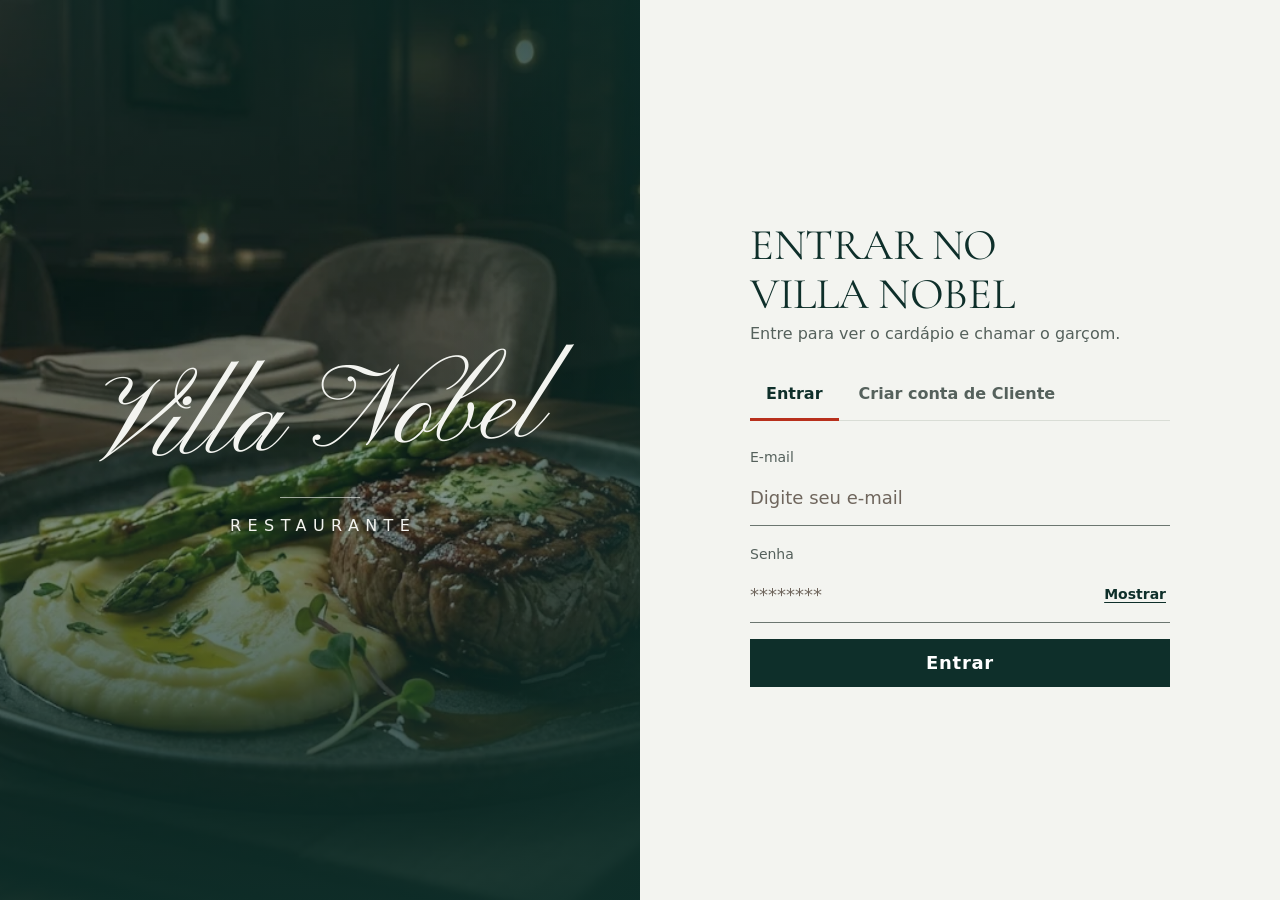
==== commit 8f5130b5: "Versão 26.11.2026" ====
--- a/index.html
+++ b/index.html
@@ -45,8 +45,6 @@
           class="col-12 col-lg-6 d-flex cmd-painel-marca flex-column justify-content-between p-4 p-lg-5"
         >
           <img src="fotos/foto2.webp" alt="" class="cmd-imagem-fundo" />
-          <span class="cmd-logo">Villa Nobel</span>
-
           <div class="cmd-letreiro">
             <span class="cmd-letreiro-nome">Villa Nobel</span>
             <span class="cmd-letreiro-linha"></span>
@@ -59,10 +57,9 @@
         >
           <div class="cmd-caixa-login w-100">
             <div class="mb-4">
-              <span class="cmd-badge-sistema">VILLA NOBEL</span>
-              <h2 class="cmd-titulo-login mt-2 mb-1">Acesse o sistema</h2>
+              <h2 class="cmd-titulo-login text-uppercase mt-2 mb-1">Entrar no Villa&nbsp;Nobel</h2>
               <p class="cmd-subtitulo-login mb-0">
-                Entre com suas credenciais para continuar.
+                Entre para ver o cardápio e chamar o garçom.
               </p>
             </div>
 
@@ -147,12 +144,6 @@
                   >
                     Entrar
                   </button>
-
-                  <p class="cmd-texto-apoio mt-3 mb-0">
-                    Depois do login, cada perfil é levado para a sua tela.
-                    Contas de atendente e de administrador são criadas pelo
-                    administrador.
-                  </p>
                 </form>
               </section>
 
--- a/css/style.css
+++ b/css/style.css
@@ -20,8 +20,6 @@
   --sans:
     system-ui, -apple-system, "Segoe UI", Roboto, "Helvetica Neue", Arial,
     sans-serif;
-  --marca-escura: url("data:image/svg+xml,%3csvg xmlns='http://www.w3.org/2000/svg' viewBox='0 0 34 40'%3e%3cpath d='M3 2h28v32l-2.3 3.4-2.3-3.4-2.3 3.4-2.3-3.4-2.3 3.4-2.3-3.4-2.3 3.4-2.3-3.4-2.3 3.4L3 34z' fill='%230E2F2A'/%3e%3cpath d='M9 12h16M9 19h16M9 26h9' stroke='%23F3F4F0' stroke-width='2'/%3e%3cpath d='M22 30 31 8' stroke='%23B8301C' stroke-width='3'/%3e%3c/svg%3e");
-  --marca-clara: url("data:image/svg+xml,%3csvg xmlns='http://www.w3.org/2000/svg' viewBox='0 0 34 40'%3e%3cpath d='M3 2h28v32l-2.3 3.4-2.3-3.4-2.3 3.4-2.3-3.4-2.3 3.4-2.3-3.4-2.3 3.4-2.3-3.4-2.3 3.4L3 34z' fill='%23F3F4F0'/%3e%3cpath d='M9 12h16M9 19h16M9 26h9' stroke='%230E2F2A' stroke-width='2'/%3e%3cpath d='M22 30 31 8' stroke='%23E8573F' stroke-width='3'/%3e%3c/svg%3e");
 }
 
 .cmd-body {
@@ -113,30 +111,8 @@
   color: var(--tinta);
 }
 
-.cmd-body .cmd-logo::before {
-  content: "";
-  flex: none;
-  width: 1.5rem;
-  height: 1.75rem;
-  background: var(--marca-escura) center / contain no-repeat;
-}
-
-.cmd-body .cmd-sidebar .cmd-logo,
-.cmd-body .cmd-painel-marca .cmd-logo {
+.cmd-body .cmd-sidebar .cmd-logo {
   color: var(--fundo);
-}
-
-.cmd-body .cmd-painel-marca .cmd-logo {
-  position: absolute;
-  top: 3rem;
-  left: 3rem;
-}
-
-.cmd-body .cmd-sidebar .cmd-logo::before {
-  content: none;
-}
-
-.cmd-body .cmd-sidebar .cmd-logo {
   font-family: "Pinyon Script", "Snell Roundhand", "Brush Script MT", cursive;
   font-size: 2.1rem;
   font-weight: 400;
@@ -163,10 +139,6 @@
 
 .cmd-body .cmd-texto-claro {
   color: rgba(243, 244, 240, 0.75);
-}
-
-.cmd-body .cmd-painel-marca .cmd-logo::before {
-  content: none;
 }
 
 .cmd-body :focus-visible {
@@ -639,14 +611,6 @@
   border: 0;
 }
 
-.cmd-body .cmd-badge-sistema {
-  display: inline-block;
-  font-size: 0.8125rem;
-  font-weight: 600;
-  letter-spacing: 0.22em;
-  color: var(--acento);
-}
-
 .cmd-body .cmd-titulo-login {
   font-family: var(--serif);
   font-size: 2.75rem;
@@ -1027,10 +991,6 @@
     background: transparent;
   }
 
-  .cmd-body .cmd-painel-marca .cmd-logo {
-    display: none;
-  }
-
   .cmd-body .cmd-letreiro {
     padding: 0;
   }
